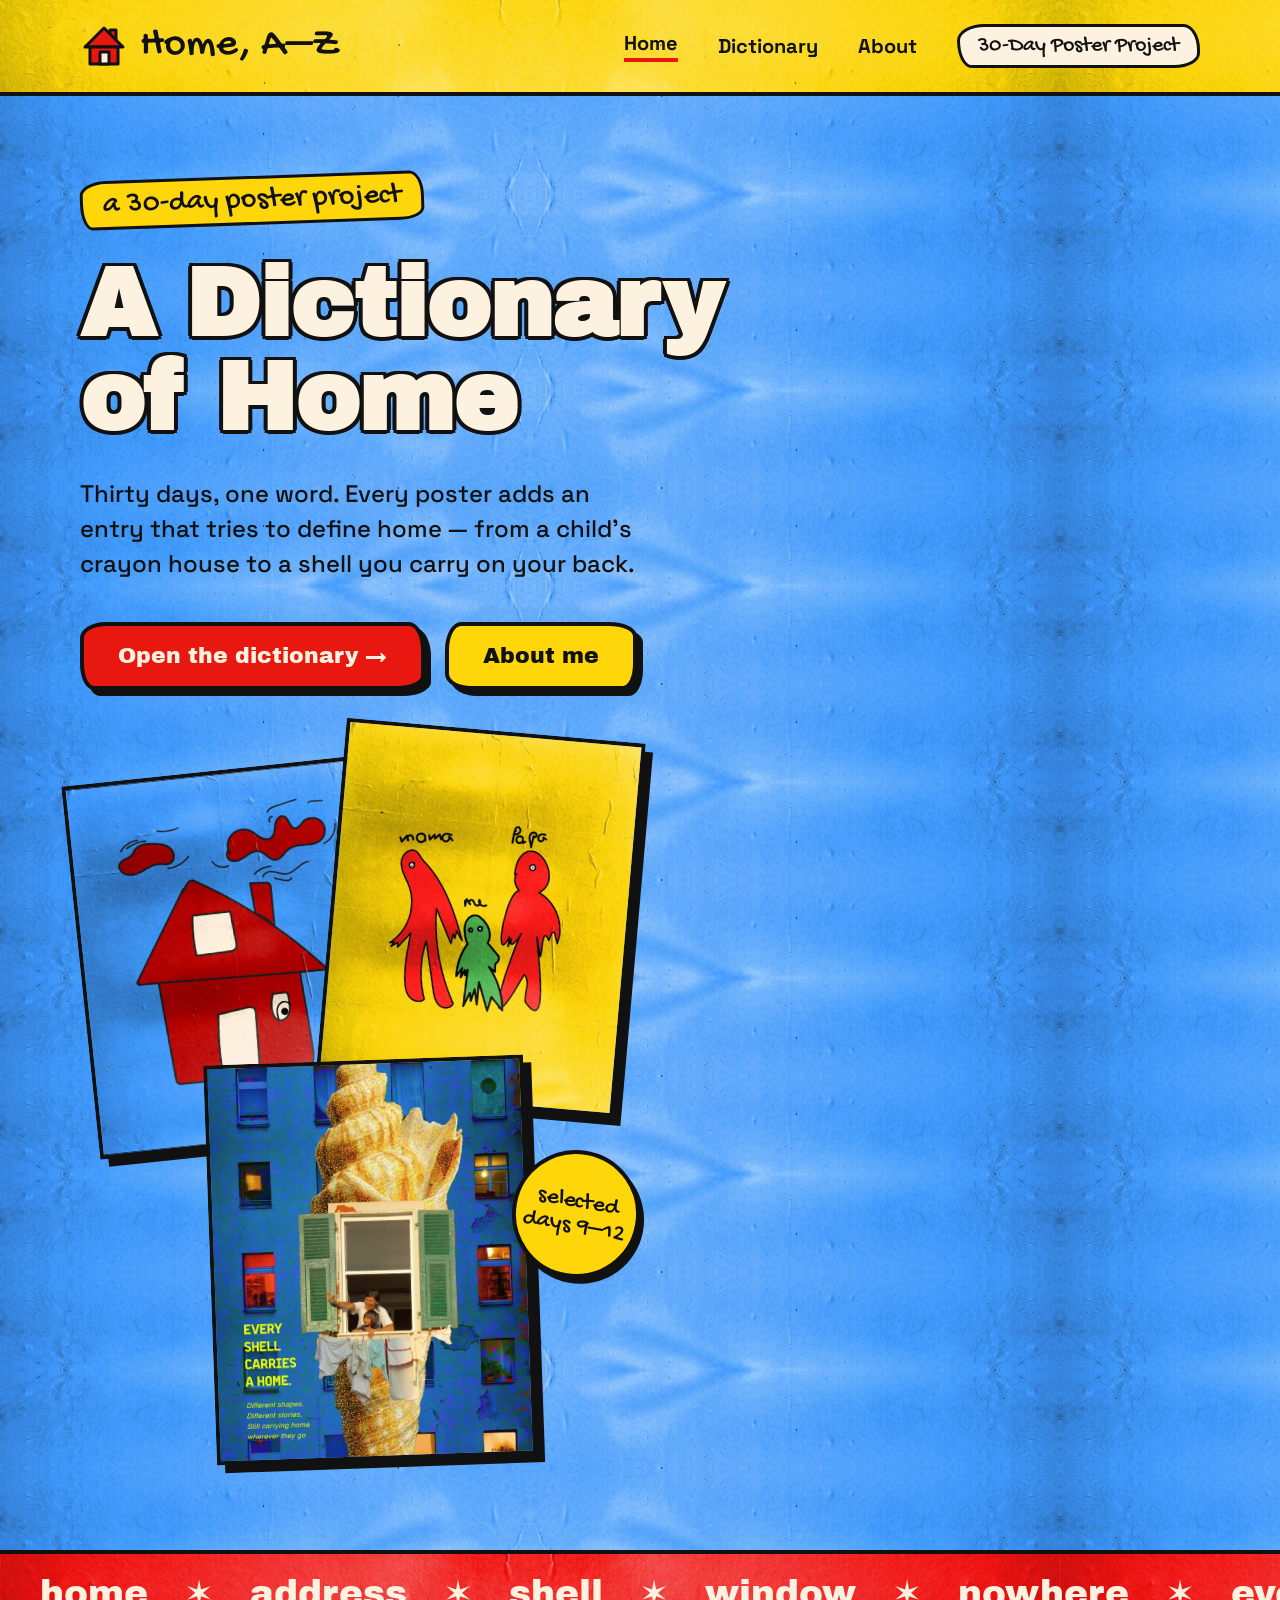
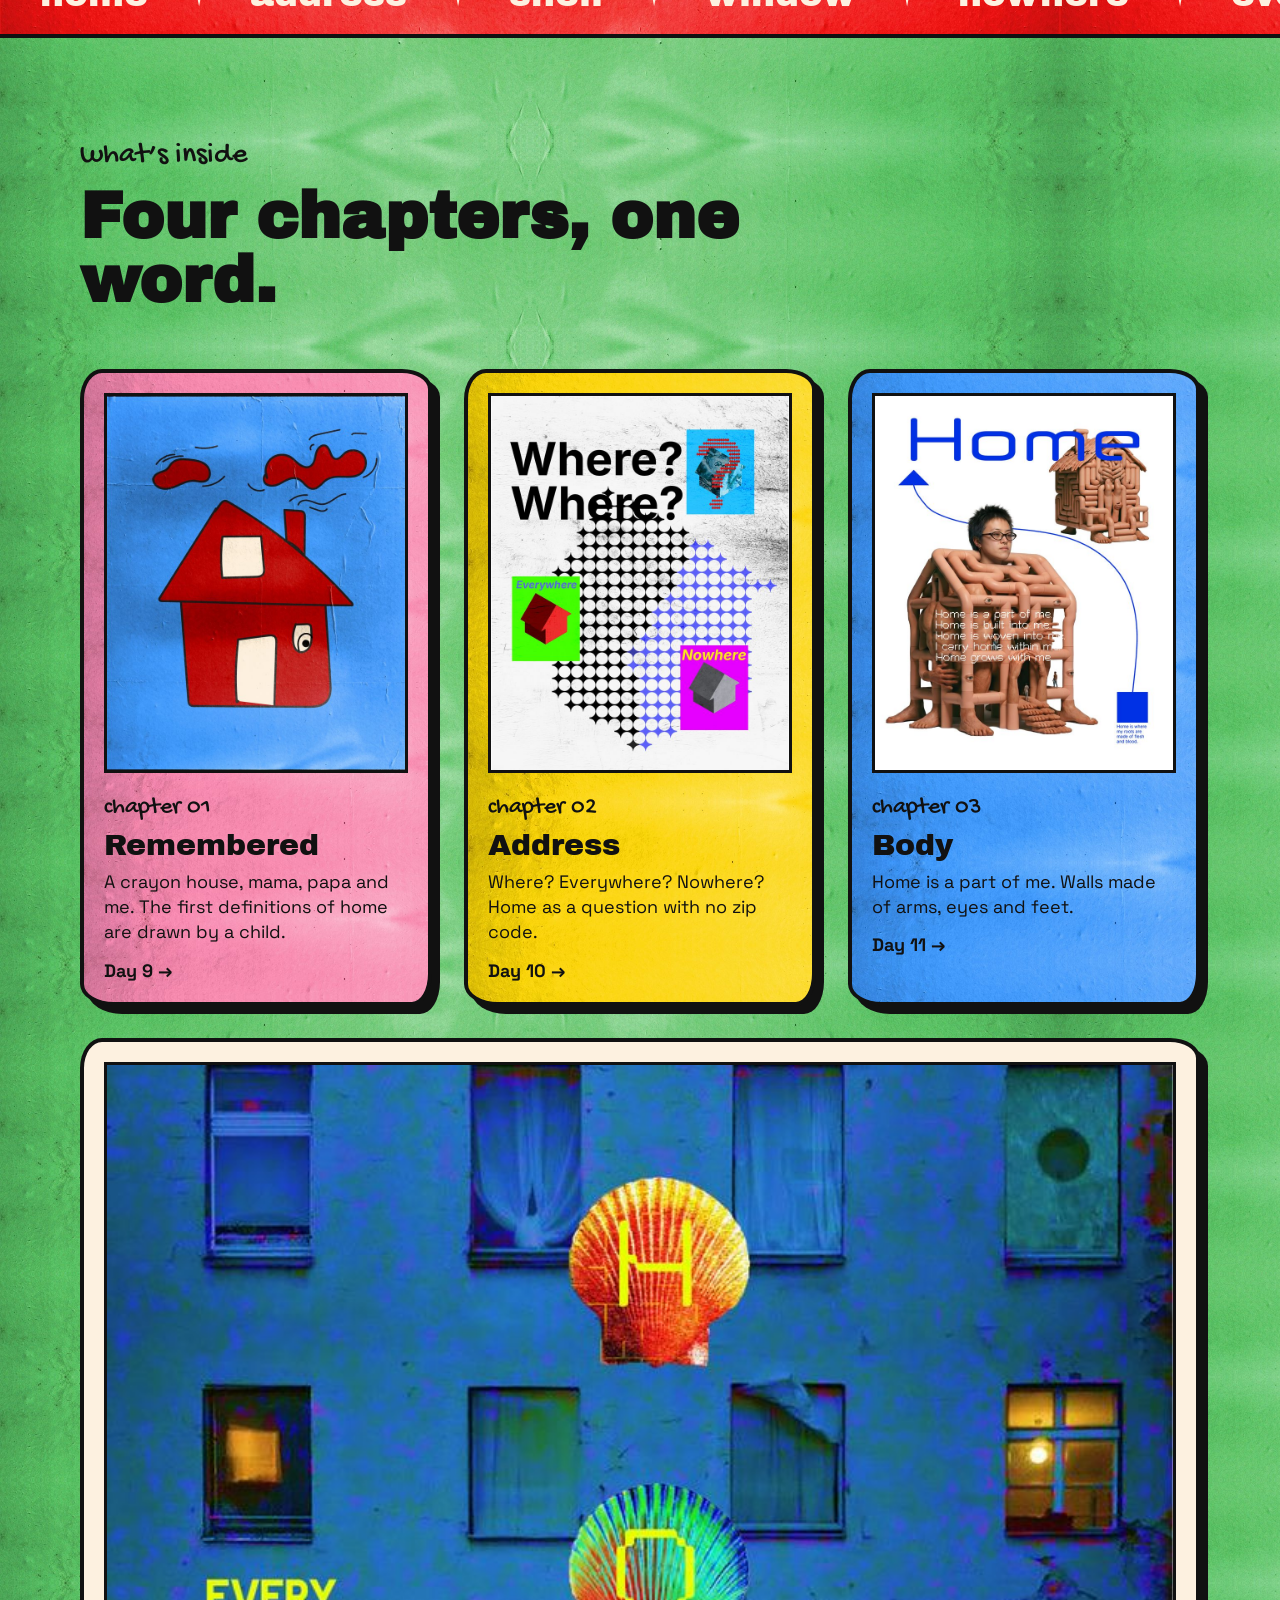
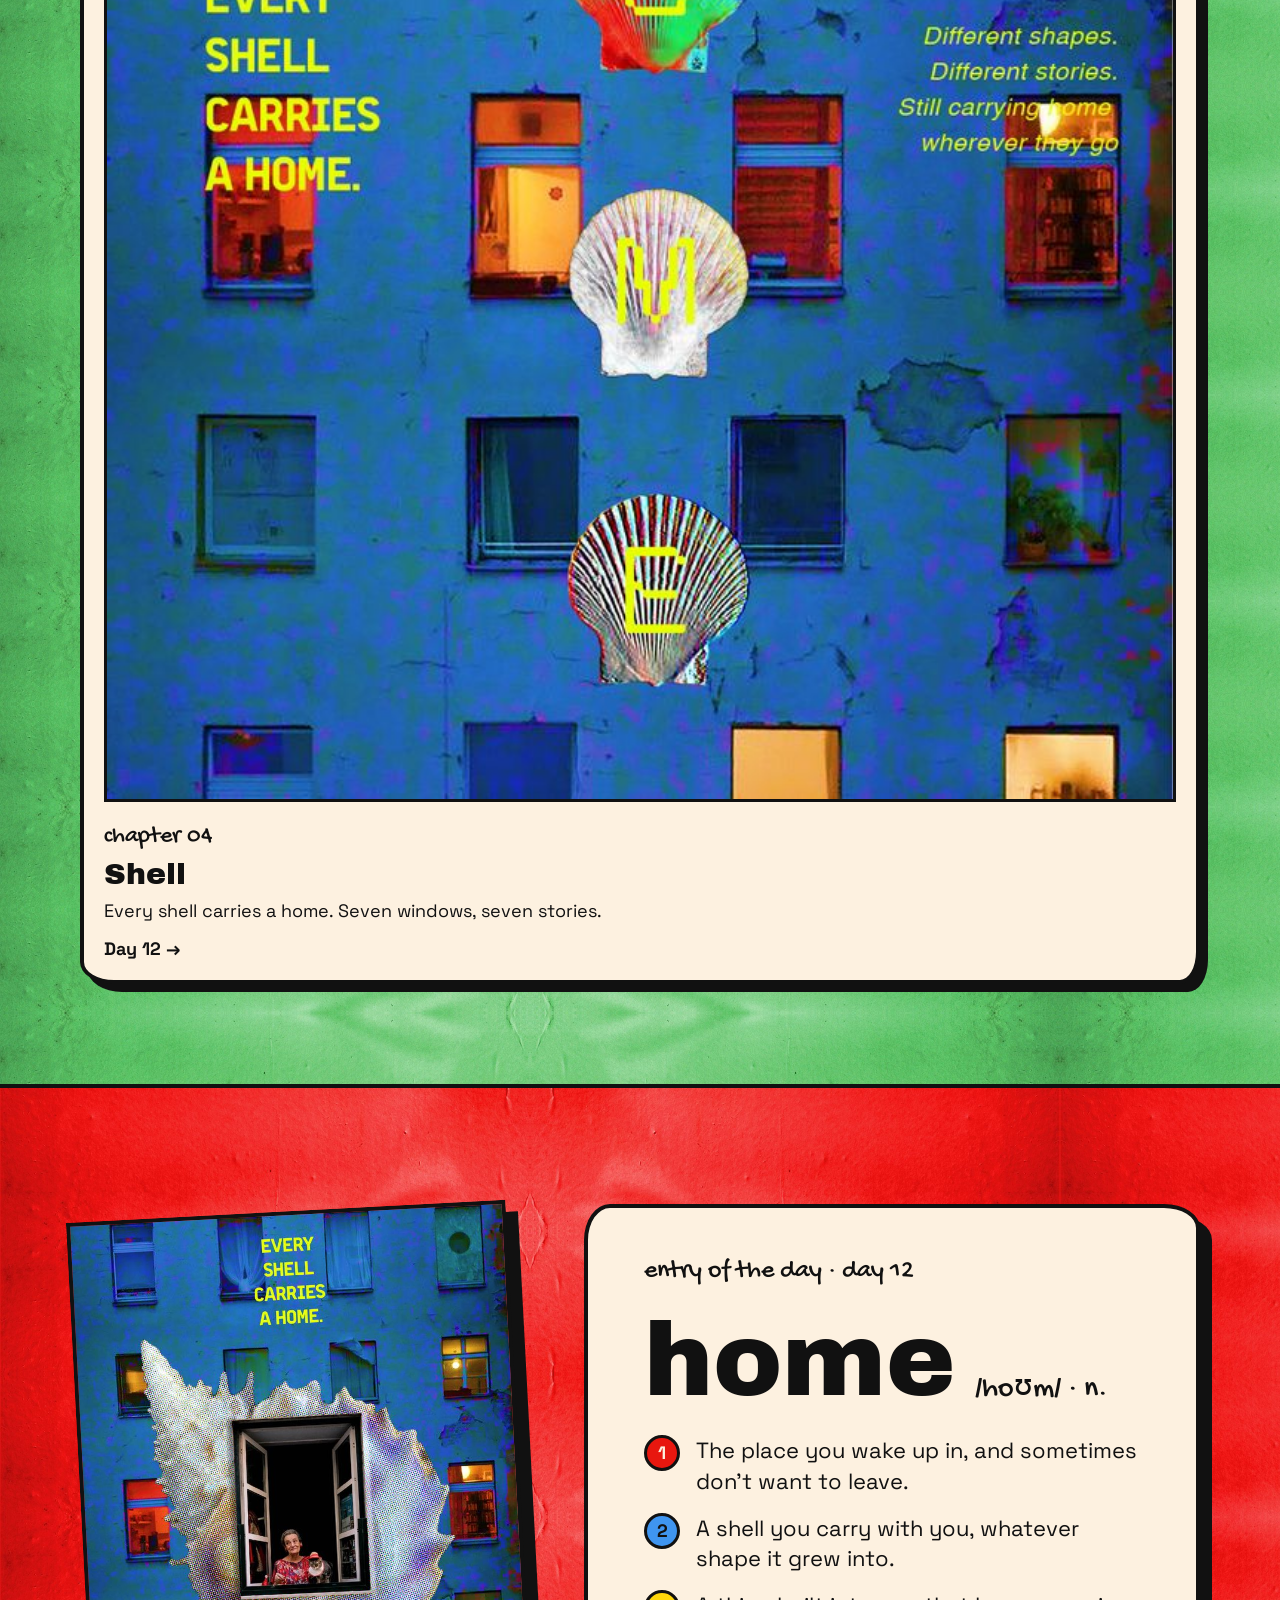
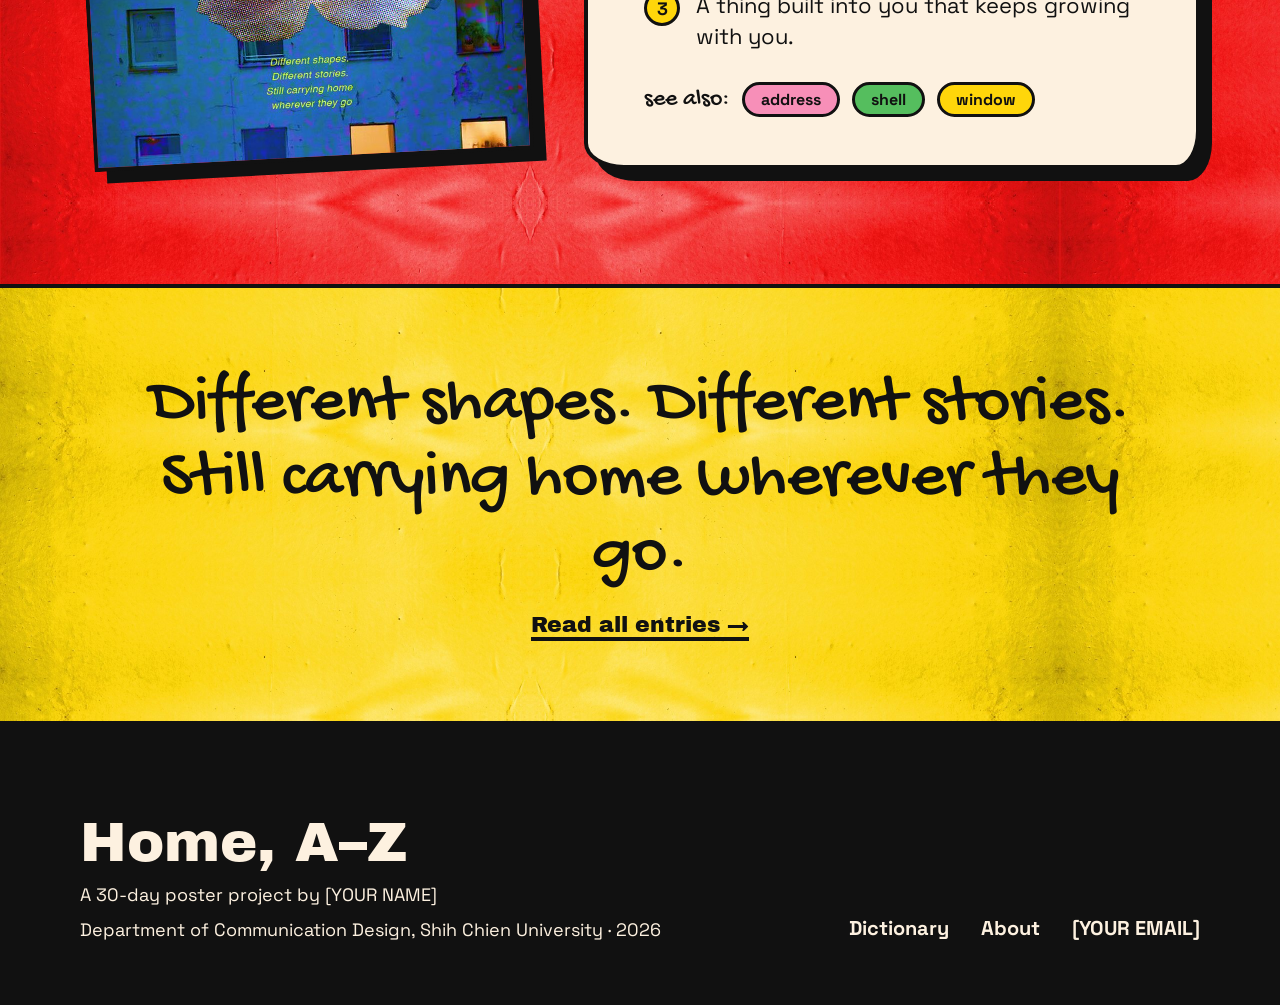
==== index.html @ c8ed4370 "Initial commit: Home, A-Z site (handoff package as received)" ====
<!doctype html>
<html lang="en">
<head>
<meta charset="utf-8">
<meta name="viewport" content="width=device-width, initial-scale=1">
<title>Home, A–Z — A Dictionary of Home</title>
<meta name="description" content="A 30-day poster project: a dictionary that tries to define home, one poster a day.">
<link rel="preconnect" href="https://fonts.googleapis.com">
<link rel="preconnect" href="https://fonts.gstatic.com" crossorigin>
<link href="https://fonts.googleapis.com/css2?family=Archivo+Black&family=Gochi+Hand&family=Space+Grotesk:wght@400;500;700&display=swap" rel="stylesheet">
<link rel="stylesheet" href="css/style.css">
</head>
<body>
<div style="width:100%;display:flex;flex-direction:column">

<!-- NAV -->
<header class="t-yellow" style="min-height:96px;display:flex;flex-wrap:wrap;gap:16px;align-items:center;justify-content:space-between;padding:0 80px;border-bottom:4px solid #111">
<a href="index.html" style="display:flex;align-items:center;gap:12px">
<svg aria-hidden="true" width="48" height="48" viewBox="0 0 48 48"><rect x="30" y="8" width="6" height="12" fill="#E8170F" stroke="#111" stroke-width="3" stroke-linejoin="round"/><polygon points="5,25 24,6 43,25" fill="#E8170F" stroke="#111" stroke-width="3" stroke-linejoin="round"/><rect x="10" y="25" width="28" height="17" fill="#E8170F" stroke="#111" stroke-width="3" stroke-linejoin="round"/><rect x="20" y="30" width="9" height="12" fill="#FDF1E0" stroke="#111" stroke-width="3" stroke-linejoin="round"/></svg>
<span style="font-family:'Gochi Hand',cursive;font-size:42px;line-height:1">Home, A–Z</span>
</a>
<nav style="display:flex;flex-wrap:wrap;gap:40px;align-items:center;font-weight:700;font-size:20px">
<a href="index.html" style="border-bottom:4px solid #E8170F;padding-bottom:2px">Home</a>
<a href="dictionary.html">Dictionary</a>
<a href="about.html">About</a>
<span style="font-family:'Gochi Hand',cursive;font-size:22px;background:#FDF1E0;border:3px solid #111;border-radius:30px 18px 28px 16px / 18px 28px 16px 30px;padding:6px 18px;font-weight:400">30-Day Poster Project</span>
</nav>
</header>

<!-- HERO -->
<section class="t-blue" style="min-height:860px;padding:80px;display:flex;flex-wrap:wrap;gap:40px;align-items:center;justify-content:space-between;border-bottom:4px solid #111">
<div style="flex:1 1 620px;max-width:700px;display:flex;flex-direction:column;gap:32px;align-items:flex-start">
<span style="font-family:'Gochi Hand',cursive;font-size:30px;background:#FFD60A;border:3px solid #111;padding:4px 20px;border-radius:26px 14px 24px 12px / 14px 24px 12px 26px;transform:rotate(-2deg)">a 30-day poster project</span>
<h1 class="sticker" style="font-family:'Archivo Black',sans-serif;font-size:96px;line-height:.98;margin:0;letter-spacing:-1px">A Dictionary of Home</h1>
<p style="font-size:24px;line-height:1.45;margin:0;max-width:560px;font-weight:500">Thirty days, one word. Every poster adds an entry that tries to define home — from a child’s crayon house to a shell you carry on your back.</p>
<div style="display:flex;flex-wrap:wrap;gap:20px;margin-top:8px">
<a class="btn" href="dictionary.html" style="font-family:'Archivo Black',sans-serif;font-size:22px;background:#E8170F;color:#FDF1E0;border:4px solid #111;border-radius:26px 16px 28px 14px / 16px 28px 14px 26px;padding:18px 34px;box-shadow:6px 6px 0 #111">Open the dictionary →</a>
<a class="btn" href="about.html" style="font-family:'Archivo Black',sans-serif;font-size:22px;background:#FFD60A;border:4px solid #111;border-radius:16px 28px 14px 26px / 28px 14px 26px 16px;padding:18px 34px;box-shadow:6px 6px 0 #111">About me</a>
</div>
</div>
<div style="flex:0 0 560px;height:740px;position:relative">
<img src="images/posters/day09-house.jpg" alt="Day 9 poster: a child’s drawing of a red house on blue paper" style="position:absolute;left:0;top:40px;width:300px;height:375px;object-fit:cover;border:4px solid #111;box-shadow:8px 8px 0 #111;transform:rotate(-6deg);background:#fff">
<img src="images/posters/day09-family.jpg" alt="Day 9 poster: a child’s drawing of mama, me and papa on yellow paper" style="position:absolute;left:250px;top:0;width:300px;height:375px;object-fit:cover;border:4px solid #111;box-shadow:8px 8px 0 #111;transform:rotate(5deg);background:#fff">
<img src="images/posters/day12-woman-child.jpg" alt="Day 12 poster: a woman and child at a window set in a conch shell" style="position:absolute;left:130px;top:330px;width:320px;height:400px;object-fit:cover;border:4px solid #111;box-shadow:8px 8px 0 #111;transform:rotate(-2deg);background:#fff">
<div style="position:absolute;right:0;top:420px;width:128px;height:128px;border-radius:50%;background:#FFD60A;border:4px solid #111;display:flex;align-items:center;justify-content:center;text-align:center;font-family:'Gochi Hand',cursive;font-size:24px;line-height:1.05;transform:rotate(10deg);box-shadow:5px 5px 0 #111">selected<br>days 9–12</div>
</div>
</section>

<!-- MARQUEE -->
<section class="t-red" style="min-height:84px;display:flex;align-items:center;overflow:hidden;white-space:nowrap;border-bottom:4px solid #111;font-family:'Archivo Black',sans-serif;font-size:36px;gap:36px;padding:0 40px">
<span>home</span><span aria-hidden="true">✶</span><span>address</span><span aria-hidden="true">✶</span><span>shell</span><span aria-hidden="true">✶</span><span>window</span><span aria-hidden="true">✶</span><span>nowhere</span><span aria-hidden="true">✶</span><span>everywhere</span><span aria-hidden="true">✶</span><span>mama</span><span aria-hidden="true">✶</span><span>papa</span><span aria-hidden="true">✶</span><span>me</span><span aria-hidden="true">✶</span><span>home</span><span aria-hidden="true">✶</span><span>address</span>
</section>

<!-- CHAPTERS -->
<section class="t-green" style="min-height:950px;padding:100px 80px;display:flex;flex-direction:column;gap:56px;border-bottom:4px solid #111">
<div style="display:flex;flex-direction:column;gap:12px;max-width:760px">
<span style="font-family:'Gochi Hand',cursive;font-size:30px">what’s inside</span>
<h2 style="font-family:'Archivo Black',sans-serif;font-size:64px;line-height:1;margin:0">Four chapters, one word.</h2>
</div>
<div style="display:flex;flex-wrap:wrap;gap:32px">

<a href="dictionary.html" class="t-pink" style="flex:1 1 260px;display:flex;flex-direction:column;gap:20px;padding:20px;border:4px solid #111;border-radius:22px 30px 20px 34px / 30px 20px 32px 22px;box-shadow:8px 8px 0 #111">
<img src="images/posters/day09-house.jpg" alt="Day 9 poster: red crayon house" style="width:100%;aspect-ratio:4/5;object-fit:cover;border:3px solid #111;background:#fff">
<div style="display:flex;flex-direction:column;gap:8px">
<span style="font-family:'Gochi Hand',cursive;font-size:24px">chapter 01</span>
<span style="font-family:'Archivo Black',sans-serif;font-size:30px;line-height:1.05">Remembered</span>
<span style="font-size:18px;line-height:1.4">A crayon house, mama, papa and me. The first definitions of home are drawn by a child.</span>
<span style="font-weight:700;font-size:18px;margin-top:6px">Day 9 →</span>
</div>
</a>

<a href="dictionary.html" class="t-yellow" style="flex:1 1 260px;display:flex;flex-direction:column;gap:20px;padding:20px;border:4px solid #111;border-radius:22px 30px 20px 34px / 30px 20px 32px 22px;box-shadow:8px 8px 0 #111">
<img src="images/posters/day10-where.jpg" alt="Day 10 poster: Where? Where? with Everywhere and Nowhere houses" style="width:100%;aspect-ratio:4/5;object-fit:cover;border:3px solid #111;background:#fff">
<div style="display:flex;flex-direction:column;gap:8px">
<span style="font-family:'Gochi Hand',cursive;font-size:24px">chapter 02</span>
<span style="font-family:'Archivo Black',sans-serif;font-size:30px;line-height:1.05">Address</span>
<span style="font-size:18px;line-height:1.4">Where? Everywhere? Nowhere? Home as a question with no zip code.</span>
<span style="font-weight:700;font-size:18px;margin-top:6px">Day 10 →</span>
</div>
</a>

<a href="dictionary.html" class="t-blue" style="flex:1 1 260px;display:flex;flex-direction:column;gap:20px;padding:20px;border:4px solid #111;border-radius:22px 30px 20px 34px / 30px 20px 32px 22px;box-shadow:8px 8px 0 #111">
<img src="images/posters/day11-body.jpg" alt="Day 11 poster: a person inside a house made of flesh-colored pipes" style="width:100%;aspect-ratio:4/5;object-fit:cover;border:3px solid #111;background:#fff">
<div style="display:flex;flex-direction:column;gap:8px">
<span style="font-family:'Gochi Hand',cursive;font-size:24px">chapter 03</span>
<span style="font-family:'Archivo Black',sans-serif;font-size:30px;line-height:1.05">Body</span>
<span style="font-size:18px;line-height:1.4">Home is a part of me. Walls made of arms, eyes and feet.</span>
<span style="font-weight:700;font-size:18px;margin-top:6px">Day 11 →</span>
</div>
</a>

<a href="dictionary.html" class="t-cream" style="flex:1 1 260px;display:flex;flex-direction:column;gap:20px;padding:20px;border:4px solid #111;border-radius:22px 30px 20px 34px / 30px 20px 32px 22px;box-shadow:8px 8px 0 #111">
<img src="images/posters/day12-shells-home.jpg" alt="Day 12 poster: four shells spelling HOME over a blue apartment facade" style="width:100%;aspect-ratio:4/5;object-fit:cover;border:3px solid #111;background:#fff">
<div style="display:flex;flex-direction:column;gap:8px">
<span style="font-family:'Gochi Hand',cursive;font-size:24px">chapter 04</span>
<span style="font-family:'Archivo Black',sans-serif;font-size:30px;line-height:1.05">Shell</span>
<span style="font-size:18px;line-height:1.4">Every shell carries a home. Seven windows, seven stories.</span>
<span style="font-weight:700;font-size:18px;margin-top:6px">Day 12 →</span>
</div>
</a>

</div>
</section>

<!-- FEATURED ENTRY -->
<section class="t-red" style="min-height:800px;padding:90px 80px;display:flex;flex-wrap:wrap;gap:64px;align-items:center;border-bottom:4px solid #111">
<img src="images/posters/day12-woman-cat.jpg" alt="Day 12 poster: a woman and her cat at an open window inside a halftone shell shape" style="flex:0 0 440px;width:440px;height:550px;object-fit:cover;border:4px solid #111;box-shadow:12px 12px 0 #111;transform:rotate(-3deg);background:#fff">
<article class="t-cream" style="flex:1 1 560px;display:flex;flex-direction:column;gap:22px;padding:48px 56px;border:4px solid #111;border-radius:26px 36px 24px 40px / 36px 24px 38px 26px;box-shadow:12px 12px 0 #111">
<span style="font-family:'Gochi Hand',cursive;font-size:26px">entry of the day · day 12</span>
<div style="display:flex;flex-wrap:wrap;align-items:baseline;gap:20px">
<span style="font-family:'Archivo Black',sans-serif;font-size:104px;line-height:1">home</span>
<span style="font-family:'Gochi Hand',cursive;font-size:30px">/hoʊm/ · n.</span>
</div>
<ol style="margin:0;padding:0;list-style:none;display:flex;flex-direction:column;gap:16px;font-size:22px;line-height:1.4">
<li style="display:flex;gap:16px"><span style="flex:0 0 36px;height:36px;border-radius:50%;background:#E8170F;color:#FDF1E0;border:3px solid #111;display:flex;align-items:center;justify-content:center;font-weight:700;font-size:18px">1</span><span>The place you wake up in, and sometimes don’t want to leave.</span></li>
<li style="display:flex;gap:16px"><span style="flex:0 0 36px;height:36px;border-radius:50%;background:#3F95F0;border:3px solid #111;display:flex;align-items:center;justify-content:center;font-weight:700;font-size:18px">2</span><span>A shell you carry with you, whatever shape it grew into.</span></li>
<li style="display:flex;gap:16px"><span style="flex:0 0 36px;height:36px;border-radius:50%;background:#FFD60A;border:3px solid #111;display:flex;align-items:center;justify-content:center;font-weight:700;font-size:18px">3</span><span>A thing built into you that keeps growing with you.</span></li>
</ol>
<div style="display:flex;flex-wrap:wrap;gap:12px;align-items:center;margin-top:8px">
<span style="font-family:'Gochi Hand',cursive;font-size:24px">see also:</span>
<a href="dictionary.html" style="font-weight:700;border:3px solid #111;border-radius:20px;padding:4px 16px;background:#F78FB8">address</a>
<a href="dictionary.html" style="font-weight:700;border:3px solid #111;border-radius:20px;padding:4px 16px;background:#55BE5E">shell</a>
<a href="dictionary.html" style="font-weight:700;border:3px solid #111;border-radius:20px;padding:4px 16px;background:#FFD60A">window</a>
</div>
</article>
</section>

<!-- QUOTE -->
<section class="t-yellow" style="min-height:380px;padding:80px;display:flex;flex-direction:column;align-items:center;justify-content:center;gap:20px;text-align:center;border-bottom:4px solid #111">
<p style="font-family:'Gochi Hand',cursive;font-size:68px;line-height:1.1;margin:0;max-width:1000px">Different shapes. Different stories. Still carrying home wherever they go.</p>
<a href="dictionary.html" style="font-family:'Archivo Black',sans-serif;font-size:22px;border-bottom:4px solid #111">Read all entries →</a>
</section>

<!-- FOOTER -->
<footer style="min-height:280px;background:#111;color:#FDF1E0;padding:64px 80px;display:flex;flex-wrap:wrap;gap:40px;justify-content:space-between;align-items:flex-end">
<div style="display:flex;flex-direction:column;gap:12px">
<span style="font-family:'Archivo Black',sans-serif;font-size:56px;line-height:1">Home, A–Z</span>
<span style="font-size:18px">A 30-day poster project by [YOUR NAME]</span>
<span style="font-size:18px">Department of Communication Design, Shih Chien University · 2026</span>
</div>
<div style="display:flex;flex-wrap:wrap;gap:32px;font-weight:700;font-size:20px">
<a href="dictionary.html" style="color:#FDF1E0">Dictionary</a>
<a href="about.html" style="color:#FDF1E0">About</a>
<span>[YOUR EMAIL]</span>
</div>
</footer>

</div>
</body>
</html>
---- css/style.css ----
/* Home, A–Z — shared styles. Colors/fonts/tokens are documented in handoff/DESIGN_SPEC.md */
body{margin:0;background:#FDF1E0;color:#111;font-family:'Space Grotesk',sans-serif}
*{box-sizing:border-box}
a{color:inherit;text-decoration:none}
a:hover{color:#E8170F}
.t-blue{background:#3F95F0 url(../images/textures/tex-blue.jpg) 0 0/1060px auto repeat;color:#111}
.t-yellow{background:#FFD60A url(../images/textures/tex-yellow.jpg) 0 0/1060px auto repeat;color:#111}
.t-red{background:#E8170F url(../images/textures/tex-red.jpg) 0 0/1060px auto repeat;color:#FDF1E0}
.t-green{background:#55BE5E url(../images/textures/tex-green.jpg) 0 0/1060px auto repeat;color:#111}
.t-pink{background:#F78FB8 url(../images/textures/tex-pink.jpg) 0 0/1060px auto repeat;color:#111}
.t-cream{background:#FDF1E0;color:#111}
.sticker{color:#FDF1E0;text-shadow:3px 3px 0 #111,-3px -3px 0 #111,3px -3px 0 #111,-3px 3px 0 #111,0 4px 0 #111,0 -3px 0 #111,4px 0 0 #111,-4px 0 0 #111}
.btn:hover{color:#111;transform:translate(2px,2px)}
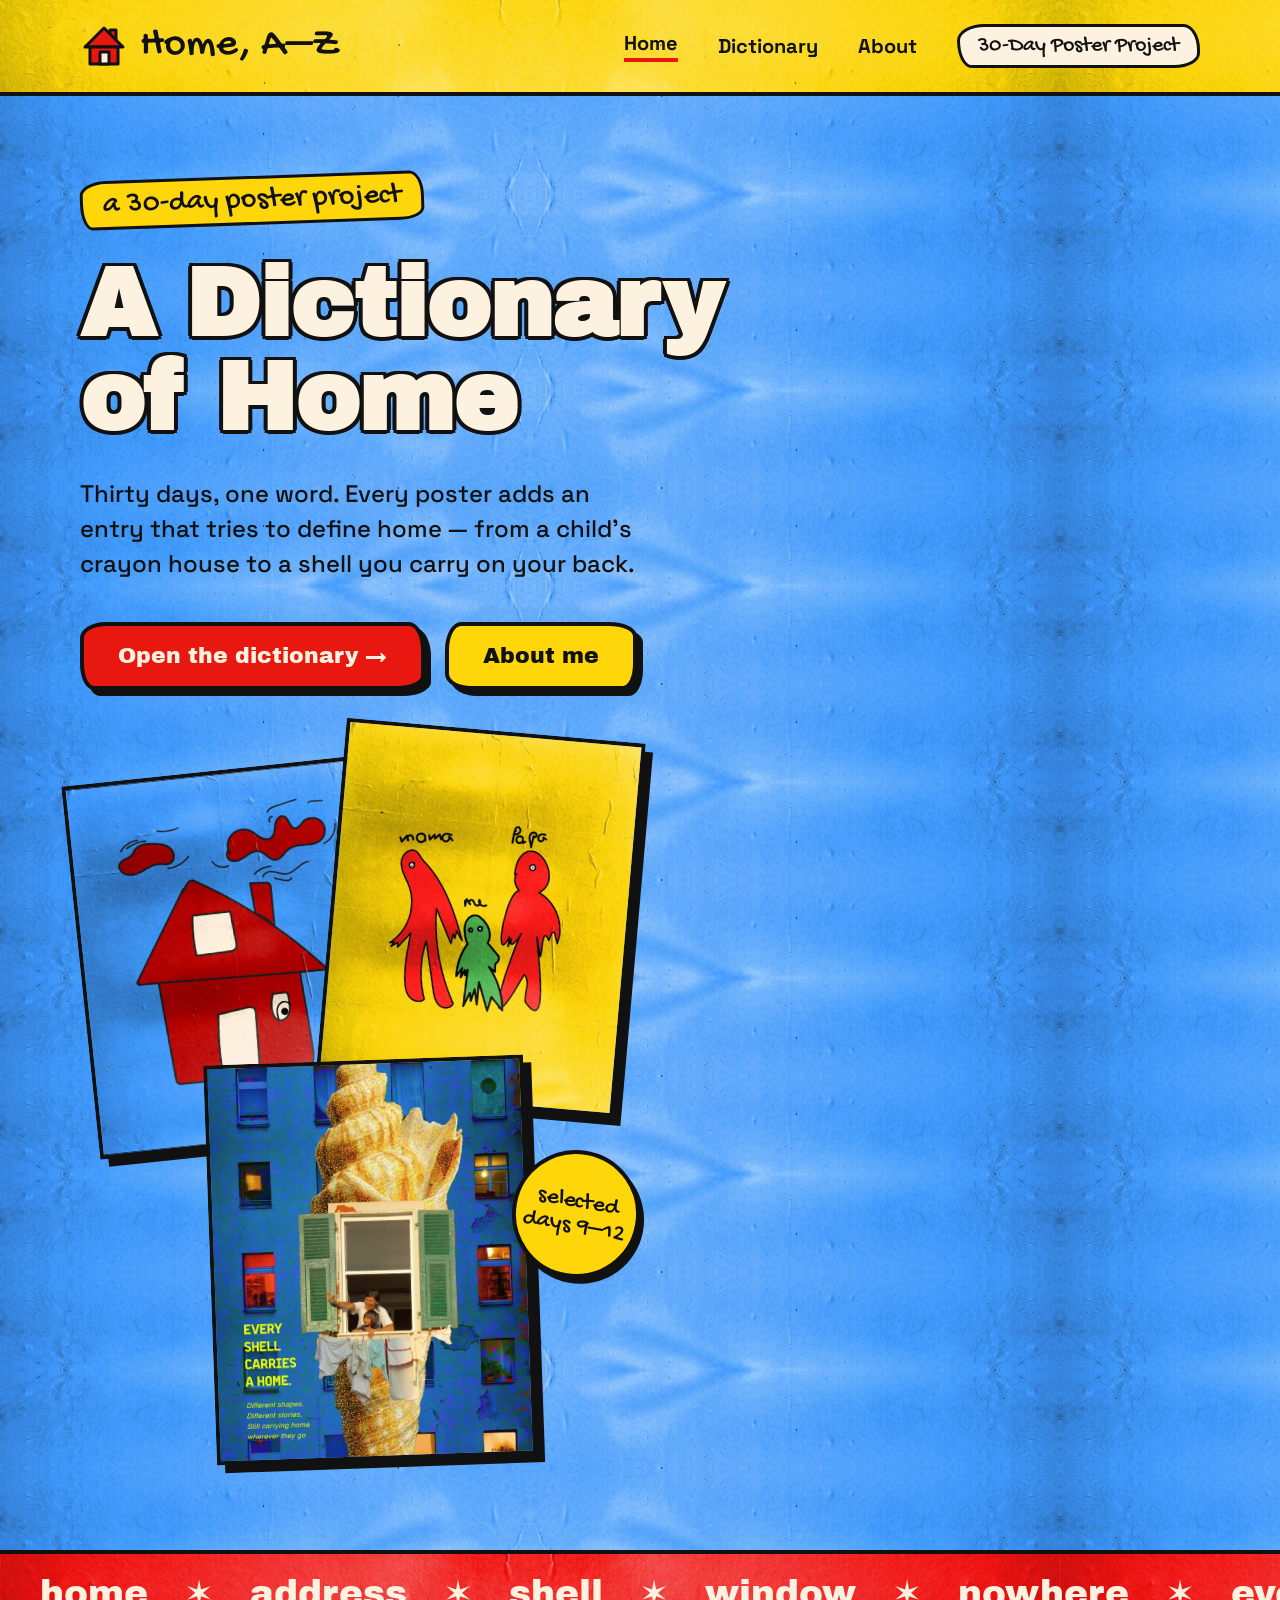
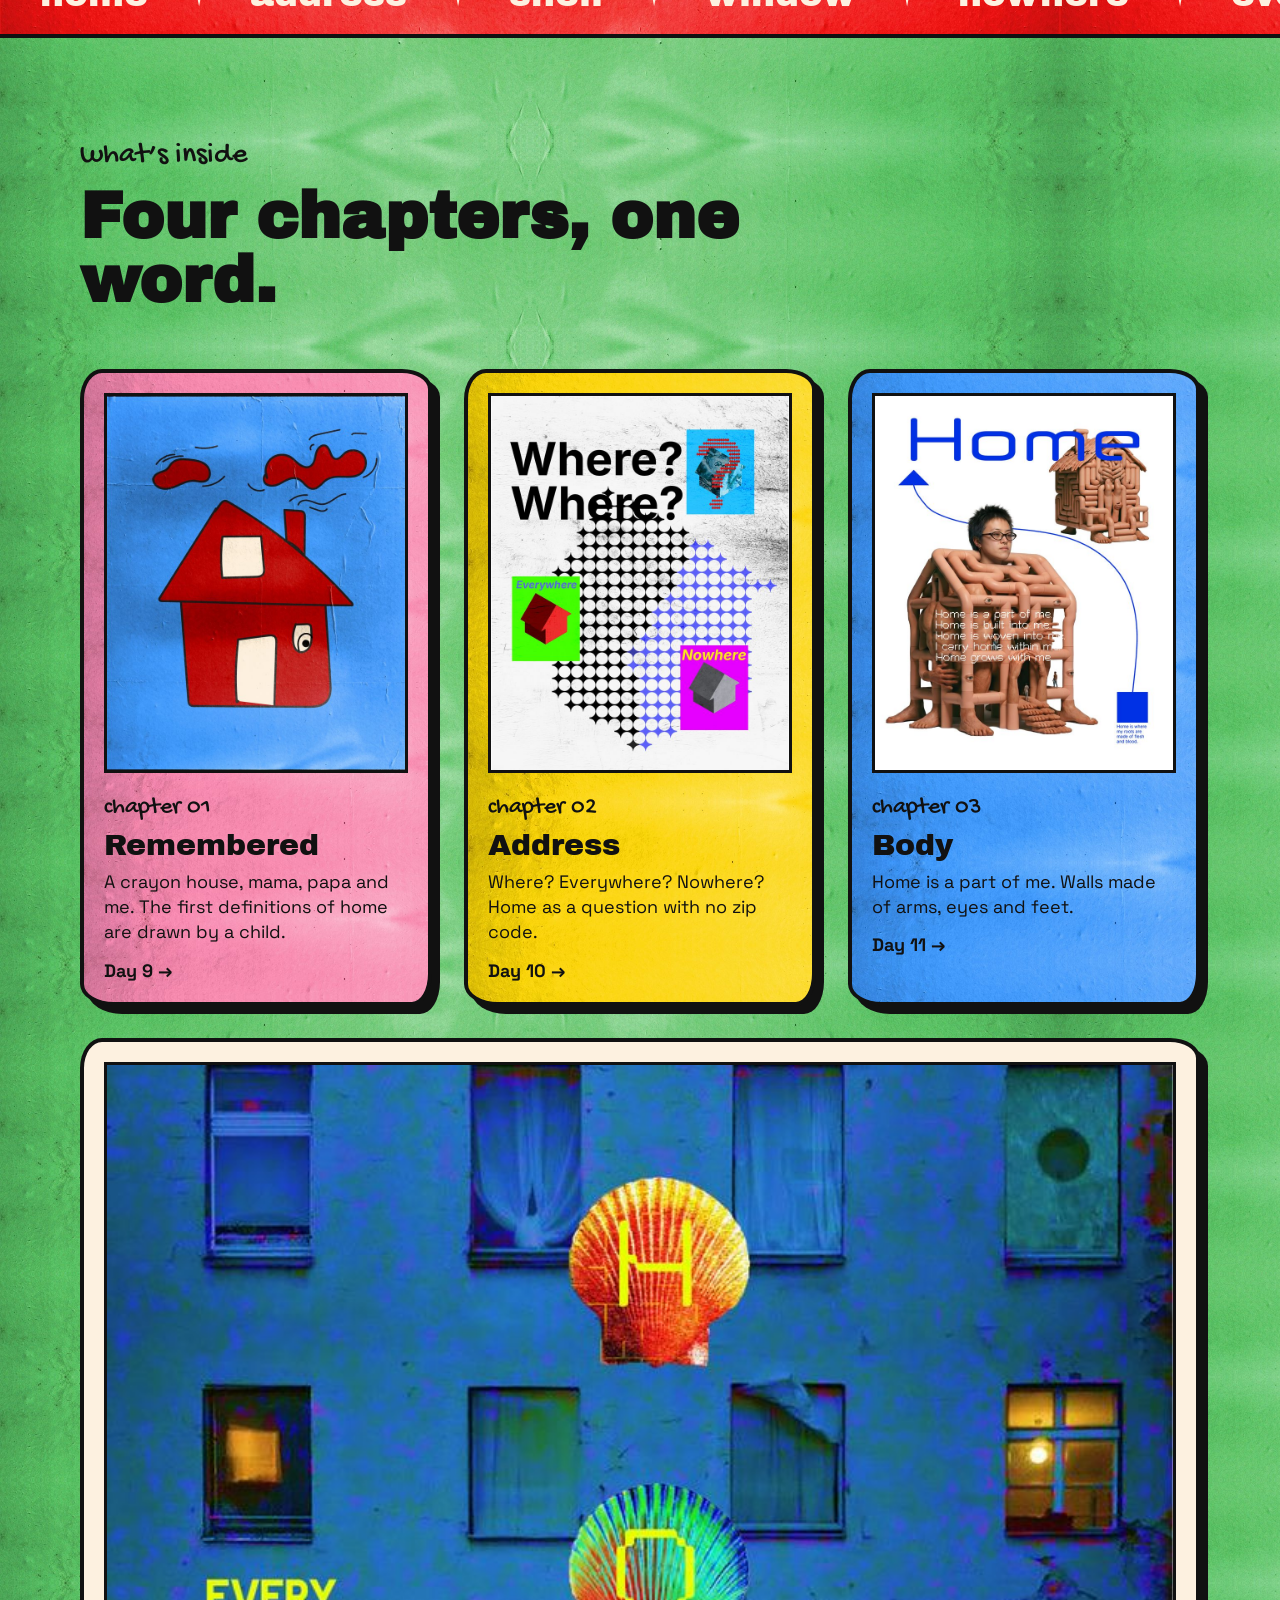
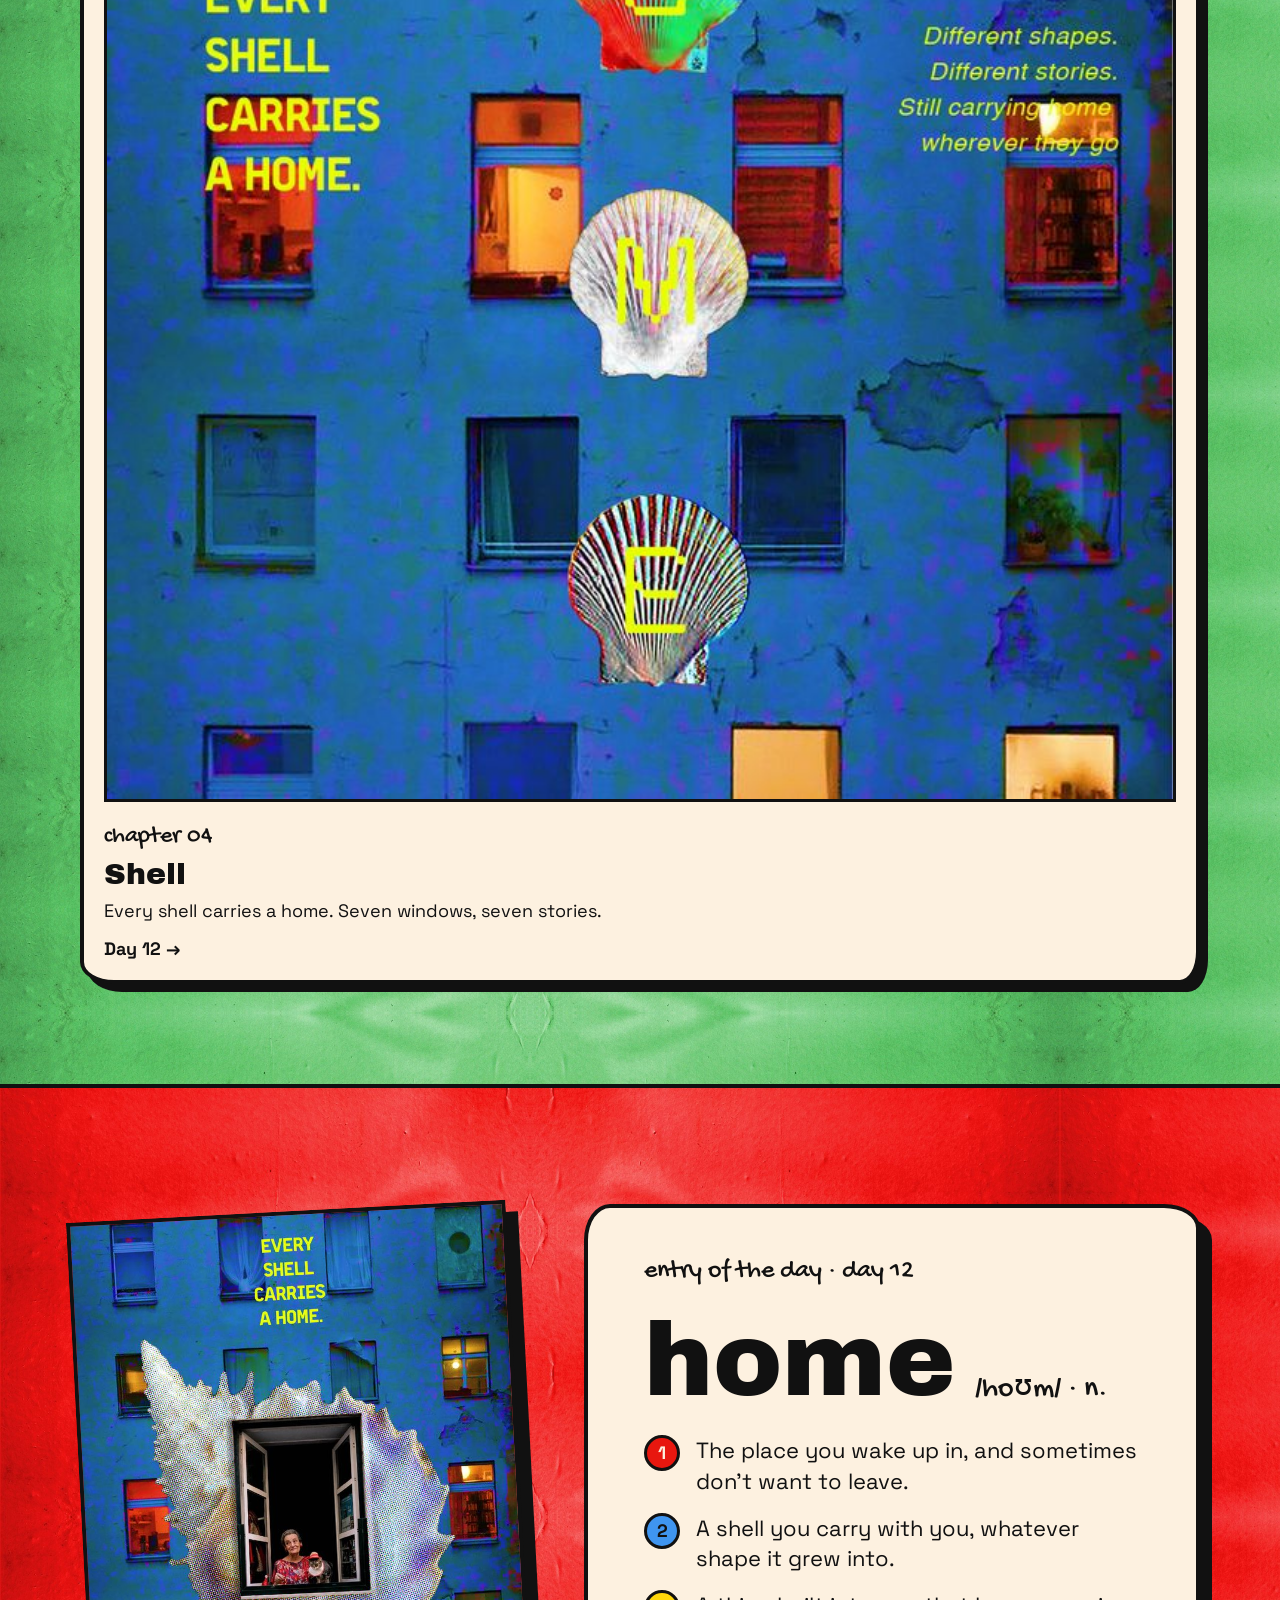
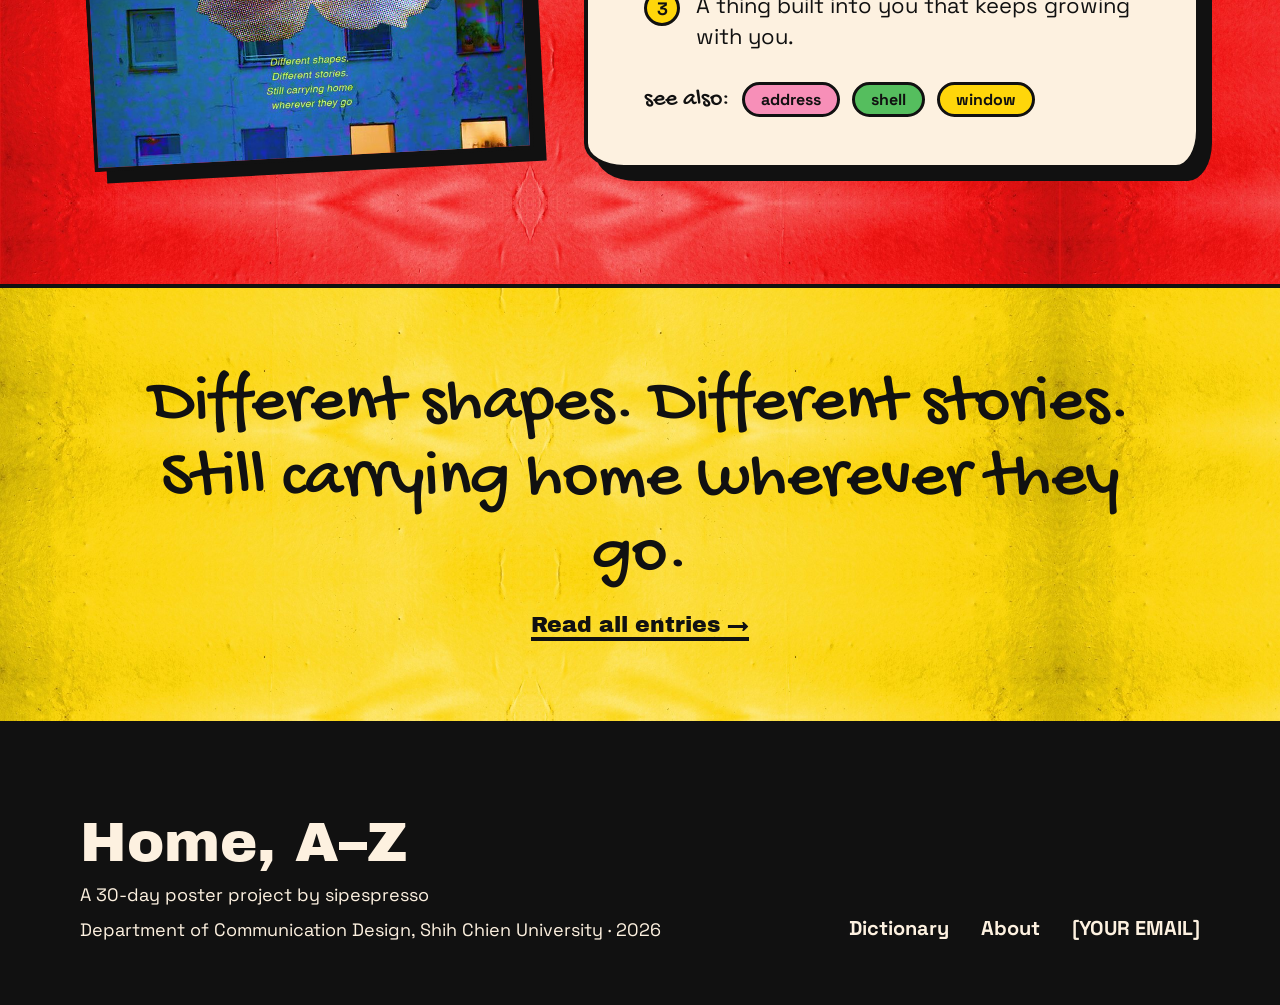
==== commit 0488b22e: "About: use sipespresso as the name and add the owner's portrait photo" ====
--- a/index.html
+++ b/index.html
@@ -135,7 +135,7 @@
 <footer style="min-height:280px;background:#111;color:#FDF1E0;padding:64px 80px;display:flex;flex-wrap:wrap;gap:40px;justify-content:space-between;align-items:flex-end">
 <div style="display:flex;flex-direction:column;gap:12px">
 <span style="font-family:'Archivo Black',sans-serif;font-size:56px;line-height:1">Home, A–Z</span>
-<span style="font-size:18px">A 30-day poster project by [YOUR NAME]</span>
+<span style="font-size:18px">A 30-day poster project by sipespresso</span>
 <span style="font-size:18px">Department of Communication Design, Shih Chien University · 2026</span>
 </div>
 <div style="display:flex;flex-wrap:wrap;gap:32px;font-weight:700;font-size:20px">
